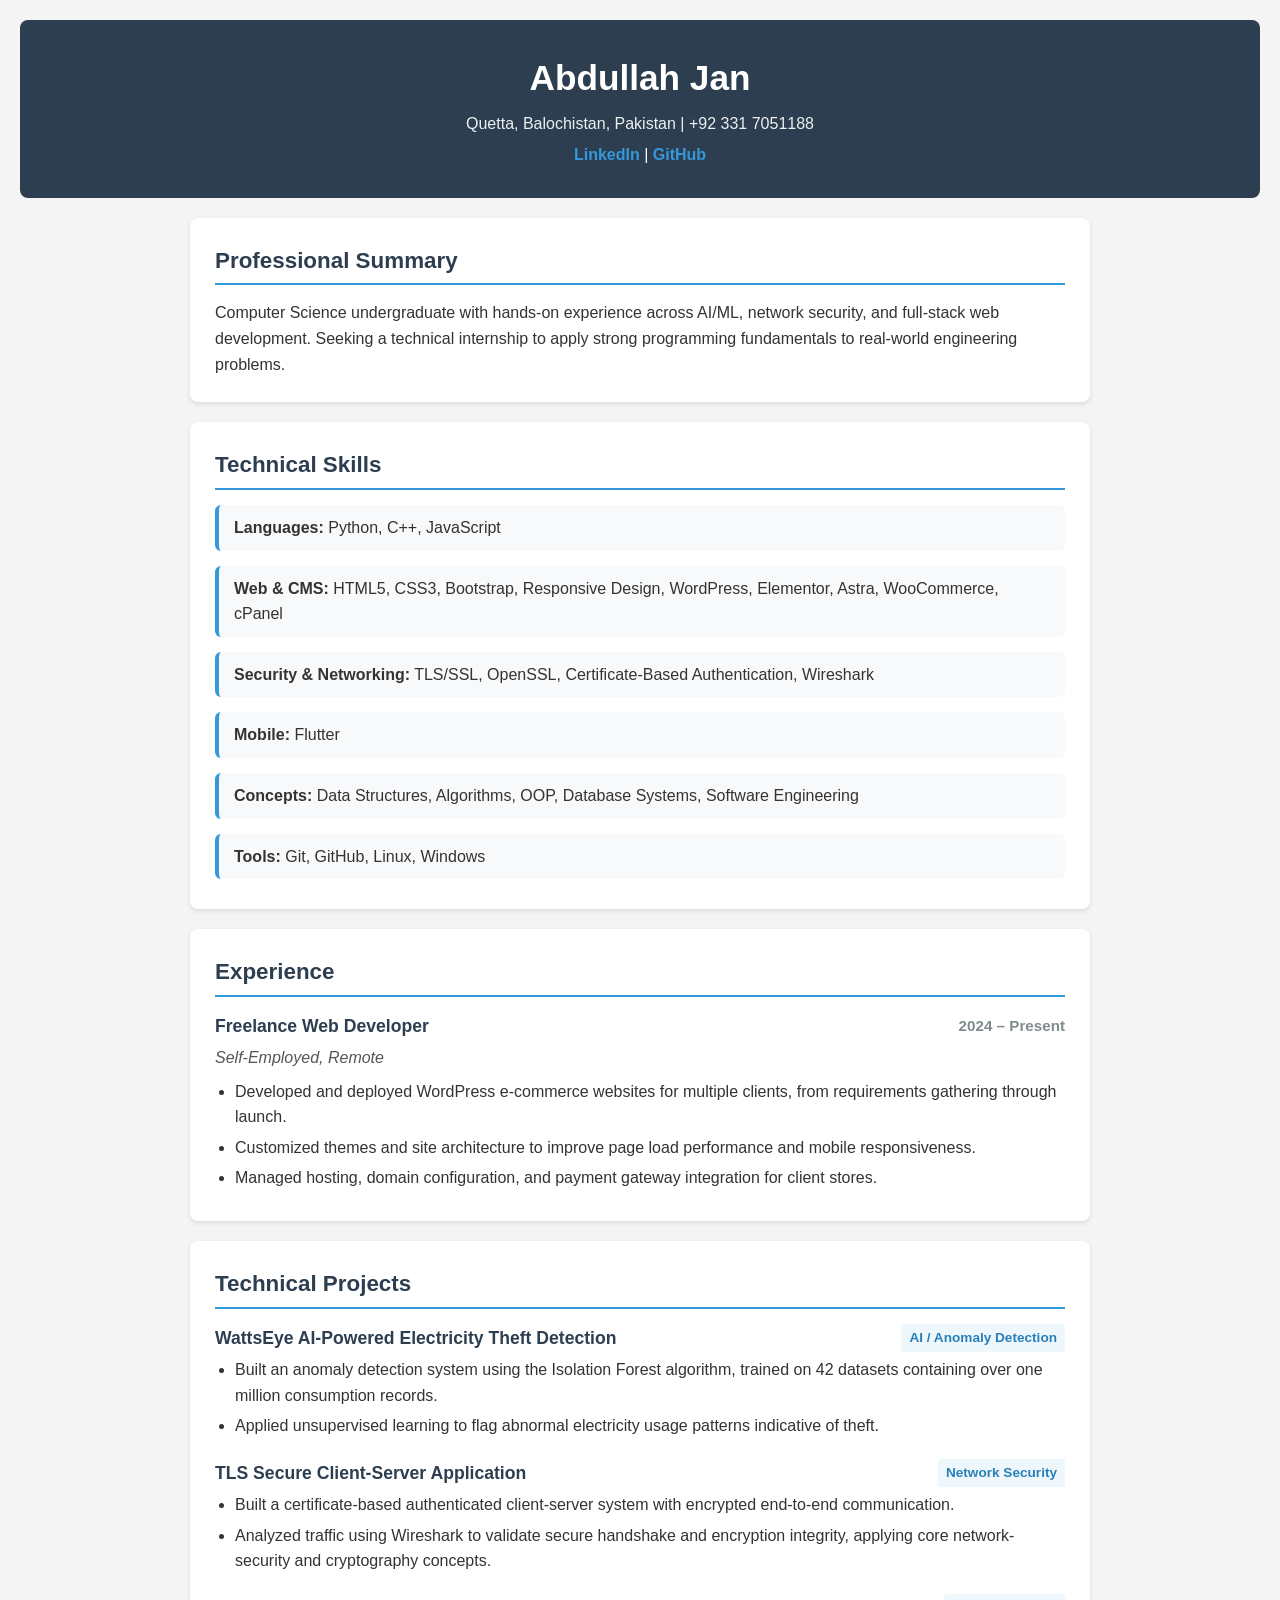
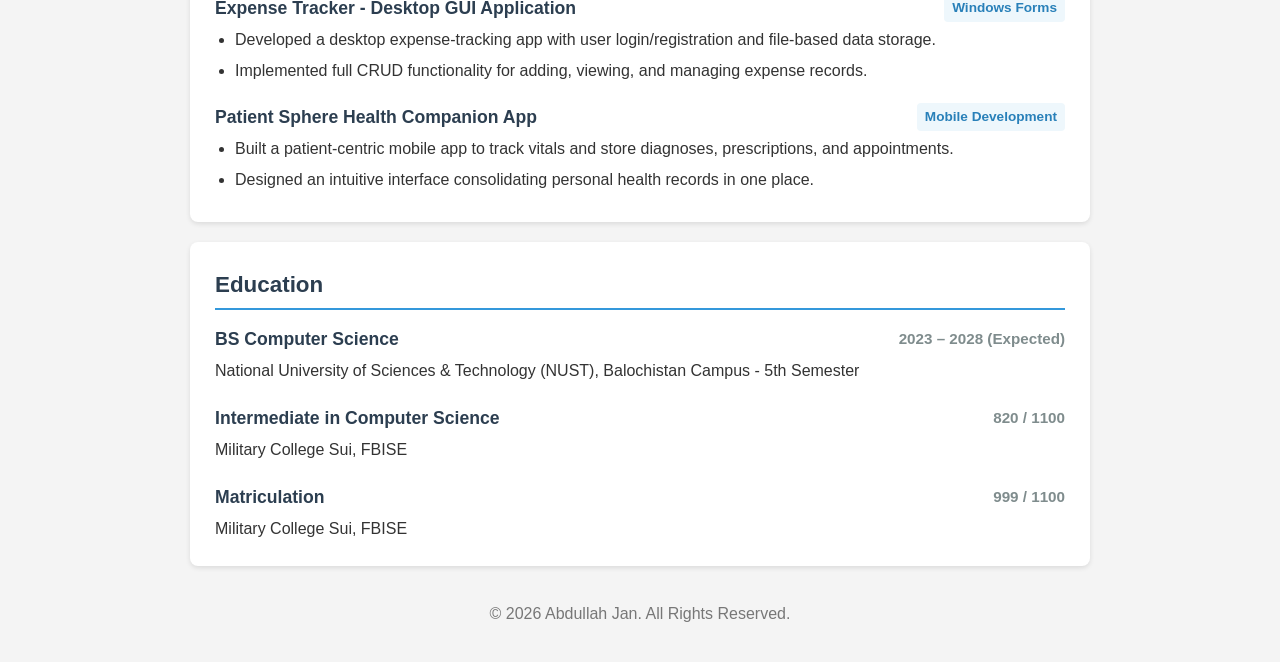
==== index.html @ a28879e1 "Renamed the file to index.html for github pages to render the file" ====
<!DOCTYPE html>
<html lang="en">
<head>
  <meta charset="UTF-8">
  <meta name="viewport" content="width=device-width, initial-scale=1.0">
  <title>Abdullah Jan - Resume</title>
  <link rel="stylesheet" href="AbdullahJan527940.css">
</head>
<body>

  <header>
    <h1>Abdullah Jan</h1>
    <p class="contact-info">
      Quetta, Balochistan, Pakistan | +92 331 7051188 
    </p>
    <p class="header-links">
      <a href="https://www.linkedin.com/in/abdullah-jan-9405331b3/" target="_blank">LinkedIn</a> | 
      <a href="https://github.com/Abdullahjan1020" target="_blank">GitHub</a>
    </p>
  </header>

  <main>
    <section class="summary">
      <h2>Professional Summary</h2>
      <p>
        Computer Science undergraduate with hands-on experience across AI/ML, network security, and full-stack web development. 
        Seeking a technical internship to apply strong programming fundamentals to real-world engineering problems.
      </p>
    </section>

    <section class="skills">
      <h2>Technical Skills</h2>
      <ul>
        <li><strong>Languages:</strong> Python, C++, JavaScript</li>
        <li><strong>Web & CMS:</strong> HTML5, CSS3, Bootstrap, Responsive Design, WordPress, Elementor, Astra, WooCommerce, cPanel</li>
        <li><strong>Security & Networking:</strong> TLS/SSL, OpenSSL, Certificate-Based Authentication, Wireshark</li>
        <li><strong>Mobile:</strong> Flutter</li>
        <li><strong>Concepts:</strong> Data Structures, Algorithms, OOP, Database Systems, Software Engineering</li>
        <li><strong>Tools:</strong> Git, GitHub, Linux, Windows</li>
      </ul>
    </section>

    <section class="experience">
      <h2>Experience</h2>
      <div class="item">
        <div class="item-header">
          <h3>Freelance Web Developer</h3>
          <span class="date">2024 – Present</span>
        </div>
        <p class="sub-title">Self-Employed, Remote</p>
        <ul>
          <li>Developed and deployed WordPress e-commerce websites for multiple clients, from requirements gathering through launch.</li>
          <li>Customized themes and site architecture to improve page load performance and mobile responsiveness.</li>
          <li>Managed hosting, domain configuration, and payment gateway integration for client stores.</li>
        </ul>
      </div>
    </section>

    <section class="projects">
      <h2>Technical Projects</h2>
      
      <div class="item">
        <div class="item-header">
          <h3>WattsEye AI-Powered Electricity Theft Detection</h3>
          <span class="tag">AI / Anomaly Detection</span>
        </div>
        <ul>
          <li>Built an anomaly detection system using the Isolation Forest algorithm, trained on 42 datasets containing over one million consumption records.</li>
          <li>Applied unsupervised learning to flag abnormal electricity usage patterns indicative of theft.</li>
        </ul>
      </div>

      <div class="item">
        <div class="item-header">
          <h3>TLS Secure Client-Server Application</h3>
          <span class="tag">Network Security</span>
        </div>
        <ul>
          <li>Built a certificate-based authenticated client-server system with encrypted end-to-end communication.</li>
          <li>Analyzed traffic using Wireshark to validate secure handshake and encryption integrity, applying core network-security and cryptography concepts.</li>
        </ul>
      </div>

      <div class="item">
        <div class="item-header">
          <h3>Expense Tracker - Desktop GUI Application</h3>
          <span class="tag">Windows Forms</span>
        </div>
        <ul>
          <li>Developed a desktop expense-tracking app with user login/registration and file-based data storage.</li>
          <li>Implemented full CRUD functionality for adding, viewing, and managing expense records.</li>
        </ul>
      </div>

      <div class="item">
        <div class="item-header">
          <h3>Patient Sphere Health Companion App</h3>
          <span class="tag">Mobile Development</span>
        </div>
        <ul>
          <li>Built a patient-centric mobile app to track vitals and store diagnoses, prescriptions, and appointments.</li>
          <li>Designed an intuitive interface consolidating personal health records in one place.</li>
        </ul>
      </div>
    </section>

    <section class="education">
      <h2>Education</h2>
      
      <div class="item">
        <div class="item-header">
          <h3>BS Computer Science</h3>
          <span class="date">2023 – 2028 (Expected)</span>
        </div>
        <p>National University of Sciences & Technology (NUST), Balochistan Campus - 5th Semester</p>
      </div>

      <div class="item">
        <div class="item-header">
          <h3>Intermediate in Computer Science</h3>
          <span class="marks">820 / 1100</span>
        </div>
        <p>Military College Sui, FBISE</p>
      </div>

      <div class="item">
        <div class="item-header">
          <h3>Matriculation</h3>
          <span class="marks">999 / 1100</span>
        </div>
        <p>Military College Sui, FBISE</p>
      </div>
    </section>
  </main>

  <footer>
    <p>© 2026 Abdullah Jan. All Rights Reserved.</p>
  </footer>

</body>
</html>
---- AbdullahJan527940.css ----
* {
  margin: 0;
  padding: 0;
  box-sizing: border-box;
}

body {
  font-family: Arial, sans-serif;
  line-height: 1.6;
  color: #333;
  background: #f4f4f4;
  padding: 20px;
}

header {
  background: #2c3e50;
  color: white;
  padding: 30px;
  text-align: center;
  border-radius: 8px;
  margin-bottom: 20px;
}

header h1 {
  font-size: 2.2rem;
  margin-bottom: 5px;
}

header .contact-info {
  font-size: 1rem;
  margin-bottom: 5px;
  color: #ecf0f1;
}

header .header-links a {
  color: #3498db;
  text-decoration: none;
  font-weight: bold;
}

header .header-links a:hover {
  text-decoration: underline;
}

main {
  max-width: 900px;
  margin: 0 auto;
}

section {
  background: white;
  padding: 25px;
  margin-bottom: 20px;
  border-radius: 8px;
  box-shadow: 0 2px 5px rgba(0,0,0,0.1);
}

section h2 {
  color: #2c3e50;
  border-bottom: 2px solid #3498db;
  padding-bottom: 5px;
  margin-bottom: 15px;
  font-size: 1.4rem;
}

.item {
  margin-bottom: 20px;
}

.item:last-child {
  margin-bottom: 0;
}

.item-header {
  display: flex;
  justify-content: space-between;
  align-items: center;
  flex-wrap: wrap;
  margin-bottom: 5px;
}

.item-header h3 {
  font-size: 1.1rem;
  color: #2c3e50;
}

.date, .marks {
  font-weight: bold;
  color: #7f8c8d;
  font-size: 0.95rem;
}

.tag {
  background: #eef7fc;
  color: #2980b9;
  padding: 3px 8px;
  border-radius: 4px;
  font-size: 0.85rem;
  font-weight: bold;
}

.sub-title {
  font-style: italic;
  color: #555;
  margin-bottom: 8px;
}

section ul {
  padding-left: 20px;
}

section ul li {
  margin-bottom: 5px;
}

.skills ul {
  list-style: none;
  padding-left: 0;
  display: flex;
  flex-direction: column;
  gap: 10px;
}

.skills li {
  background: #f8f9fa;
  color: #333;
  padding: 10px 15px;
  border-radius: 6px;
  border-left: 4px solid #3498db;
}

footer {
  text-align: center;
  padding: 15px;
  color: #777;
}

/* ---------- Responsive Design with Media Queries ---------- */

/* Tablets and below */
@media screen and (max-width: 768px) {
  header h1 {
    font-size: 1.8rem;
  }

  body {
    padding: 10px;
  }

  section {
    padding: 18px;
  }

  .item-header {
    flex-direction: column;
    align-items: flex-start;
    gap: 2px;
  }
}

/* Mobile phones */
@media screen and (max-width: 480px) {
  header {
    padding: 20px 10px;
  }

  header h1 {
    font-size: 1.4rem;
  }

  section h2 {
    font-size: 1.2rem;
  }
}
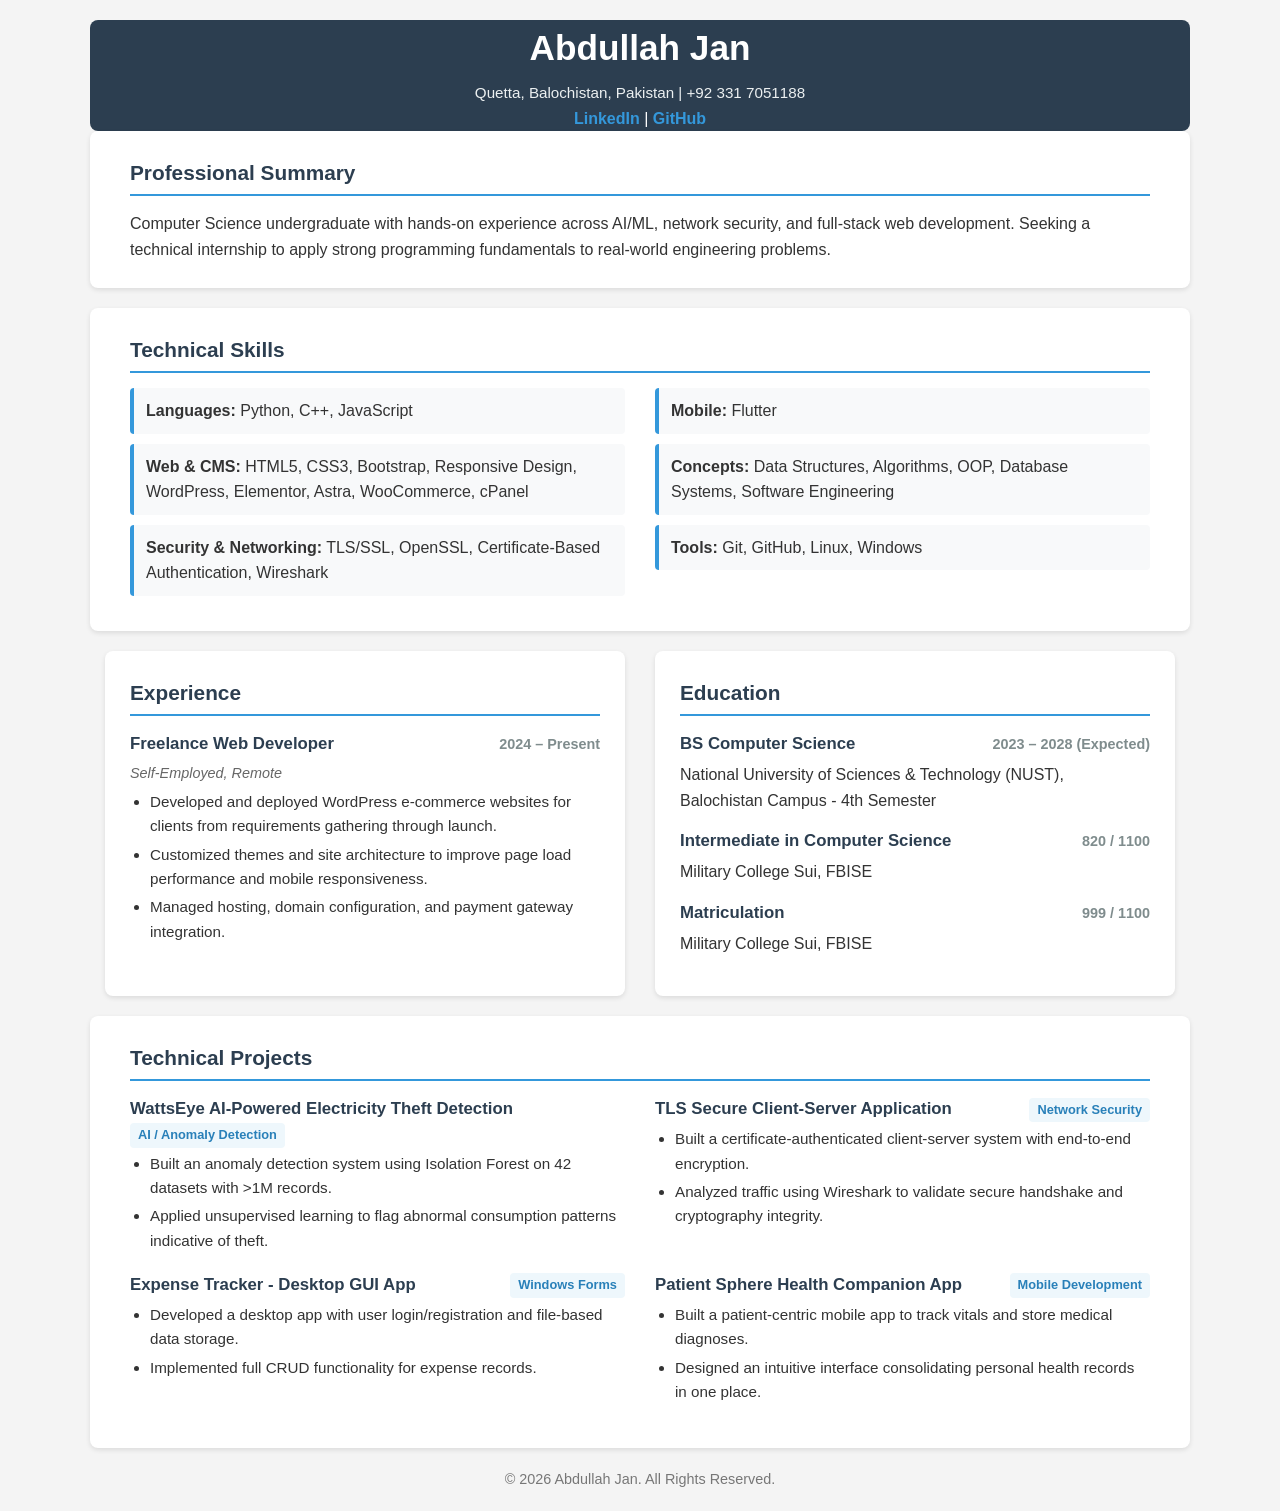
==== commit 748157da: "Applying 12-column grid" ====
--- a/index.html
+++ b/index.html
@@ -8,133 +8,179 @@
 </head>
 <body>
 
-  <header>
-    <h1>Abdullah Jan</h1>
-    <p class="contact-info">
-      Quetta, Balochistan, Pakistan | +92 331 7051188 
-    </p>
-    <p class="header-links">
-      <a href="https://www.linkedin.com/in/abdullah-jan-9405331b3/" target="_blank">LinkedIn</a> | 
-      <a href="https://github.com/Abdullahjan1020" target="_blank">GitHub</a>
-    </p>
+  <!-- Header Section -->
+  <header class="container">
+    <div class="row">
+      <div class="col-12 text-center">
+        <h1>Abdullah Jan</h1>
+        <p class="contact-info">
+          Quetta, Balochistan, Pakistan | +92 331 7051188
+        </p>
+        <p class="header-links">
+          <a href="https://www.linkedin.com/in/abdullah-jan-9405331b3/" target="_blank">LinkedIn</a> | 
+          <a href="https://github.com/Abdullahjan1020" target="_blank">GitHub</a>
+        </p>
+      </div>
+    </div>
   </header>
 
-  <main>
-    <section class="summary">
-      <h2>Professional Summary</h2>
-      <p>
-        Computer Science undergraduate with hands-on experience across AI/ML, network security, and full-stack web development. 
-        Seeking a technical internship to apply strong programming fundamentals to real-world engineering problems.
-      </p>
-    </section>
-
-    <section class="skills">
-      <h2>Technical Skills</h2>
-      <ul>
-        <li><strong>Languages:</strong> Python, C++, JavaScript</li>
-        <li><strong>Web & CMS:</strong> HTML5, CSS3, Bootstrap, Responsive Design, WordPress, Elementor, Astra, WooCommerce, cPanel</li>
-        <li><strong>Security & Networking:</strong> TLS/SSL, OpenSSL, Certificate-Based Authentication, Wireshark</li>
-        <li><strong>Mobile:</strong> Flutter</li>
-        <li><strong>Concepts:</strong> Data Structures, Algorithms, OOP, Database Systems, Software Engineering</li>
-        <li><strong>Tools:</strong> Git, GitHub, Linux, Windows</li>
-      </ul>
-    </section>
-
-    <section class="experience">
-      <h2>Experience</h2>
-      <div class="item">
-        <div class="item-header">
-          <h3>Freelance Web Developer</h3>
-          <span class="date">2024 – Present</span>
-        </div>
-        <p class="sub-title">Self-Employed, Remote</p>
-        <ul>
-          <li>Developed and deployed WordPress e-commerce websites for multiple clients, from requirements gathering through launch.</li>
-          <li>Customized themes and site architecture to improve page load performance and mobile responsiveness.</li>
-          <li>Managed hosting, domain configuration, and payment gateway integration for client stores.</li>
-        </ul>
+  <main class="container">
+    <!-- Professional Summary -->
+    <section class="row card">
+      <div class="col-12">
+        <h2>Professional Summary</h2>
+        <p>
+          Computer Science undergraduate with hands-on experience across AI/ML, network security, and full-stack web development.
+          Seeking a technical internship to apply strong programming fundamentals to real-world engineering problems.
+        </p>
       </div>
     </section>
 
-    <section class="projects">
-      <h2>Technical Projects</h2>
-      
-      <div class="item">
-        <div class="item-header">
-          <h3>WattsEye AI-Powered Electricity Theft Detection</h3>
-          <span class="tag">AI / Anomaly Detection</span>
+    <!-- Technical Skills -->
+    <section class="row card">
+      <div class="col-12">
+        <h2>Technical Skills</h2>
+        <div class="row">
+          <div class="col-6 col-mobile-12">
+            <div class="skill-category">
+              <strong>Languages:</strong> Python, C++, JavaScript
+            </div>
+            <div class="skill-category">
+              <strong>Web & CMS:</strong> HTML5, CSS3, Bootstrap, Responsive Design, WordPress, Elementor, Astra, WooCommerce, cPanel
+            </div>
+            <div class="skill-category">
+              <strong>Security & Networking:</strong> TLS/SSL, OpenSSL, Certificate-Based Authentication, Wireshark
+            </div>
+          </div>
+          <div class="col-6 col-mobile-12">
+            <div class="skill-category">
+              <strong>Mobile:</strong> Flutter
+            </div>
+            <div class="skill-category">
+              <strong>Concepts:</strong> Data Structures, Algorithms, OOP, Database Systems, Software Engineering
+            </div>
+            <div class="skill-category">
+              <strong>Tools:</strong> Git, GitHub, Linux, Windows
+            </div>
+          </div>
         </div>
-        <ul>
-          <li>Built an anomaly detection system using the Isolation Forest algorithm, trained on 42 datasets containing over one million consumption records.</li>
-          <li>Applied unsupervised learning to flag abnormal electricity usage patterns indicative of theft.</li>
-        </ul>
-      </div>
-
-      <div class="item">
-        <div class="item-header">
-          <h3>TLS Secure Client-Server Application</h3>
-          <span class="tag">Network Security</span>
-        </div>
-        <ul>
-          <li>Built a certificate-based authenticated client-server system with encrypted end-to-end communication.</li>
-          <li>Analyzed traffic using Wireshark to validate secure handshake and encryption integrity, applying core network-security and cryptography concepts.</li>
-        </ul>
-      </div>
-
-      <div class="item">
-        <div class="item-header">
-          <h3>Expense Tracker - Desktop GUI Application</h3>
-          <span class="tag">Windows Forms</span>
-        </div>
-        <ul>
-          <li>Developed a desktop expense-tracking app with user login/registration and file-based data storage.</li>
-          <li>Implemented full CRUD functionality for adding, viewing, and managing expense records.</li>
-        </ul>
-      </div>
-
-      <div class="item">
-        <div class="item-header">
-          <h3>Patient Sphere Health Companion App</h3>
-          <span class="tag">Mobile Development</span>
-        </div>
-        <ul>
-          <li>Built a patient-centric mobile app to track vitals and store diagnoses, prescriptions, and appointments.</li>
-          <li>Designed an intuitive interface consolidating personal health records in one place.</li>
-        </ul>
       </div>
     </section>
 
-    <section class="education">
-      <h2>Education</h2>
-      
-      <div class="item">
-        <div class="item-header">
-          <h3>BS Computer Science</h3>
-          <span class="date">2023 – 2028 (Expected)</span>
-        </div>
-        <p>National University of Sciences & Technology (NUST), Balochistan Campus - 5th Semester</p>
+    <!-- Experience & Education Side-by-Side Grid Layout -->
+    <div class="row">
+      <!-- Experience Column -->
+      <div class="col-6 col-mobile-12">
+        <section class="card full-height">
+          <h2>Experience</h2>
+          <div class="item">
+            <div class="item-header">
+              <h3>Freelance Web Developer</h3>
+              <span class="date">2024 – Present</span>
+            </div>
+            <p class="sub-title">Self-Employed, Remote</p>
+            <ul>
+              <li>Developed and deployed WordPress e-commerce websites for clients from requirements gathering through launch.</li>
+              <li>Customized themes and site architecture to improve page load performance and mobile responsiveness.</li>
+              <li>Managed hosting, domain configuration, and payment gateway integration.</li>
+            </ul>
+          </div>
+        </section>
       </div>
 
-      <div class="item">
-        <div class="item-header">
-          <h3>Intermediate in Computer Science</h3>
-          <span class="marks">820 / 1100</span>
+      <!-- Education Column -->
+      <div class="col-6 col-mobile-12">
+        <section class="card full-height">
+          <h2>Education</h2>
+          
+          <div class="item">
+            <div class="item-header">
+              <h3>BS Computer Science</h3>
+              <span class="date">2023 – 2028 (Expected)</span>
+            </div>
+            <p>National University of Sciences & Technology (NUST), Balochistan Campus - 4th Semester</p>
+          </div>
+
+          <div class="item">
+            <div class="item-header">
+              <h3>Intermediate in Computer Science</h3>
+              <span class="marks">820 / 1100</span>
+            </div>
+            <p>Military College Sui, FBISE</p>
+          </div>
+
+          <div class="item">
+            <div class="item-header">
+              <h3>Matriculation</h3>
+              <span class="marks">999 / 1100</span>
+            </div>
+            <p>Military College Sui, FBISE</p>
+          </div>
+        </section>
+      </div>
+    </div>
+
+    <!-- Technical Projects -->
+    <section class="row card">
+      <div class="col-12">
+        <h2>Technical Projects</h2>
+        
+        <div class="row">
+          <div class="col-6 col-mobile-12 item">
+            <div class="item-header">
+              <h3>WattsEye AI-Powered Electricity Theft Detection</h3>
+              <span class="tag">AI / Anomaly Detection</span>
+            </div>
+            <ul>
+              <li>Built an anomaly detection system using Isolation Forest on 42 datasets with >1M records.</li>
+              <li>Applied unsupervised learning to flag abnormal consumption patterns indicative of theft.</li>
+            </ul>
+          </div>
+
+          <div class="col-6 col-mobile-12 item">
+            <div class="item-header">
+              <h3>TLS Secure Client-Server Application</h3>
+              <span class="tag">Network Security</span>
+            </div>
+            <ul>
+              <li>Built a certificate-authenticated client-server system with end-to-end encryption.</li>
+              <li>Analyzed traffic using Wireshark to validate secure handshake and cryptography integrity.</li>
+            </ul>
+          </div>
+
+          <div class="col-6 col-mobile-12 item">
+            <div class="item-header">
+              <h3>Expense Tracker - Desktop GUI App</h3>
+              <span class="tag">Windows Forms</span>
+            </div>
+            <ul>
+              <li>Developed a desktop app with user login/registration and file-based data storage.</li>
+              <li>Implemented full CRUD functionality for expense records.</li>
+            </ul>
+          </div>
+
+          <div class="col-6 col-mobile-12 item">
+            <div class="item-header">
+              <h3>Patient Sphere Health Companion App</h3>
+              <span class="tag">Mobile Development</span>
+            </div>
+            <ul>
+              <li>Built a patient-centric mobile app to track vitals and store medical diagnoses.</li>
+              <li>Designed an intuitive interface consolidating personal health records in one place.</li>
+            </ul>
+          </div>
         </div>
-        <p>Military College Sui, FBISE</p>
-      </div>
 
-      <div class="item">
-        <div class="item-header">
-          <h3>Matriculation</h3>
-          <span class="marks">999 / 1100</span>
-        </div>
-        <p>Military College Sui, FBISE</p>
       </div>
     </section>
   </main>
 
-  <footer>
-    <p>© 2026 Abdullah Jan. All Rights Reserved.</p>
+  <footer class="container">
+    <div class="row">
+      <div class="col-12 text-center">
+        <p>© 2026 Abdullah Jan. All Rights Reserved.</p>
+      </div>
+    </div>
   </footer>
 
 </body>
--- a/AbdullahJan527940.css
+++ b/AbdullahJan527940.css
@@ -1,3 +1,4 @@
+/* Base Reset */
 * {
   margin: 0;
   padding: 0;
@@ -9,14 +10,44 @@
   line-height: 1.6;
   color: #333;
   background: #f4f4f4;
-  padding: 20px;
+  padding: 20px 0;
 }
 
+/* ==========================================================================
+   12-COLUMN GRID SYSTEM (Lab 05 Concept)
+   ========================================================================== */
+.container {
+  max-width: 1100px;
+  margin: 0 auto;
+  padding: 0 15px;
+}
+
+.row {
+  display: flex;
+  flex-wrap: wrap;
+  margin-left: -15px;
+  margin-right: -15px;
+}
+
+/* Column Width Calculations (100% / 12 * Column Number) */
+.col-1  { width: 8.33%;  padding: 0 15px; box-sizing: border-box; }
+.col-2  { width: 16.66%; padding: 0 15px; box-sizing: border-box; }
+.col-3  { width: 25.00%; padding: 0 15px; box-sizing: border-box; }
+.col-4  { width: 33.33%; padding: 0 15px; box-sizing: border-box; }
+.col-5  { width: 41.66%; padding: 0 15px; box-sizing: border-box; }
+.col-6  { width: 50.00%; padding: 0 15px; box-sizing: border-box; }
+.col-7  { width: 58.33%; padding: 0 15px; box-sizing: border-box; }
+.col-8  { width: 66.66%; padding: 0 15px; box-sizing: border-box; }
+.col-9  { width: 75.00%; padding: 0 15px; box-sizing: border-box; }
+.col-10 { width: 83.33%; padding: 0 15px; box-sizing: border-box; }
+.col-11 { width: 91.66%; padding: 0 15px; box-sizing: border-box; }
+.col-12 { width: 100.0%; padding: 0 15px; box-sizing: border-box; }
+
+/* Header & Typography */
 header {
   background: #2c3e50;
   color: white;
-  padding: 30px;
-  text-align: center;
+  padding: 25px;
   border-radius: 8px;
   margin-bottom: 20px;
 }
@@ -27,8 +58,7 @@
 }
 
 header .contact-info {
-  font-size: 1rem;
-  margin-bottom: 5px;
+  font-size: 0.95rem;
   color: #ecf0f1;
 }
 
@@ -42,12 +72,8 @@
   text-decoration: underline;
 }
 
-main {
-  max-width: 900px;
-  margin: 0 auto;
-}
-
-section {
+/* Component Styling */
+.card {
   background: white;
   padding: 25px;
   margin-bottom: 20px;
@@ -55,20 +81,28 @@
   box-shadow: 0 2px 5px rgba(0,0,0,0.1);
 }
 
+.full-height {
+  height: calc(100% - 20px);
+}
+
 section h2 {
   color: #2c3e50;
   border-bottom: 2px solid #3498db;
   padding-bottom: 5px;
   margin-bottom: 15px;
-  font-size: 1.4rem;
+  font-size: 1.3rem;
+}
+
+.skill-category {
+  background: #f8f9fa;
+  padding: 10px 12px;
+  border-left: 4px solid #3498db;
+  border-radius: 4px;
+  margin-bottom: 10px;
 }
 
 .item {
-  margin-bottom: 20px;
-}
-
-.item:last-child {
-  margin-bottom: 0;
+  margin-bottom: 15px;
 }
 
 .item-header {
@@ -76,99 +110,90 @@
   justify-content: space-between;
   align-items: center;
   flex-wrap: wrap;
-  margin-bottom: 5px;
+  margin-bottom: 4px;
 }
 
 .item-header h3 {
-  font-size: 1.1rem;
+  font-size: 1.05rem;
   color: #2c3e50;
 }
 
 .date, .marks {
   font-weight: bold;
   color: #7f8c8d;
-  font-size: 0.95rem;
+  font-size: 0.9rem;
 }
 
 .tag {
   background: #eef7fc;
   color: #2980b9;
-  padding: 3px 8px;
+  padding: 2px 8px;
   border-radius: 4px;
-  font-size: 0.85rem;
+  font-size: 0.8rem;
   font-weight: bold;
 }
 
 .sub-title {
   font-style: italic;
-  color: #555;
-  margin-bottom: 8px;
+  color: #666;
+  font-size: 0.9rem;
+  margin-bottom: 5px;
 }
 
-section ul {
+ul {
   padding-left: 20px;
 }
 
-section ul li {
-  margin-bottom: 5px;
+ul li {
+  margin-bottom: 4px;
+  font-size: 0.95rem;
 }
 
-.skills ul {
-  list-style: none;
-  padding-left: 0;
-  display: flex;
-  flex-direction: column;
-  gap: 10px;
-}
-
-.skills li {
-  background: #f8f9fa;
-  color: #333;
-  padding: 10px 15px;
-  border-radius: 6px;
-  border-left: 4px solid #3498db;
+.text-center {
+  text-align: center;
 }
 
 footer {
-  text-align: center;
-  padding: 15px;
+  padding: 15px 0;
   color: #777;
+  font-size: 0.9rem;
 }
 
-/* ---------- Responsive Design with Media Queries ---------- */
+/* ==========================================================================
+   MEDIA QUERIES (Responsive Breakpoints)
+   ========================================================================== */
 
-/* Tablets and below */
+/* Tablets and below (max-width: 768px) */
 @media screen and (max-width: 768px) {
+  .col-mobile-12 {
+    width: 100% !important;
+  }
+
   header h1 {
     font-size: 1.8rem;
   }
 
-  body {
-    padding: 10px;
-  }
-
-  section {
-    padding: 18px;
-  }
-
-  .item-header {
-    flex-direction: column;
-    align-items: flex-start;
-    gap: 2px;
+  .full-height {
+    height: auto;
   }
 }
 
-/* Mobile phones */
+/* Mobile phones (max-width: 480px) */
 @media screen and (max-width: 480px) {
+  body {
+    padding: 10px 0;
+  }
+
   header {
-    padding: 20px 10px;
+    padding: 15px;
   }
 
   header h1 {
     font-size: 1.4rem;
   }
 
-  section h2 {
-    font-size: 1.2rem;
+  .item-header {
+    flex-direction: column;
+    align-items: flex-start;
   }
 }
